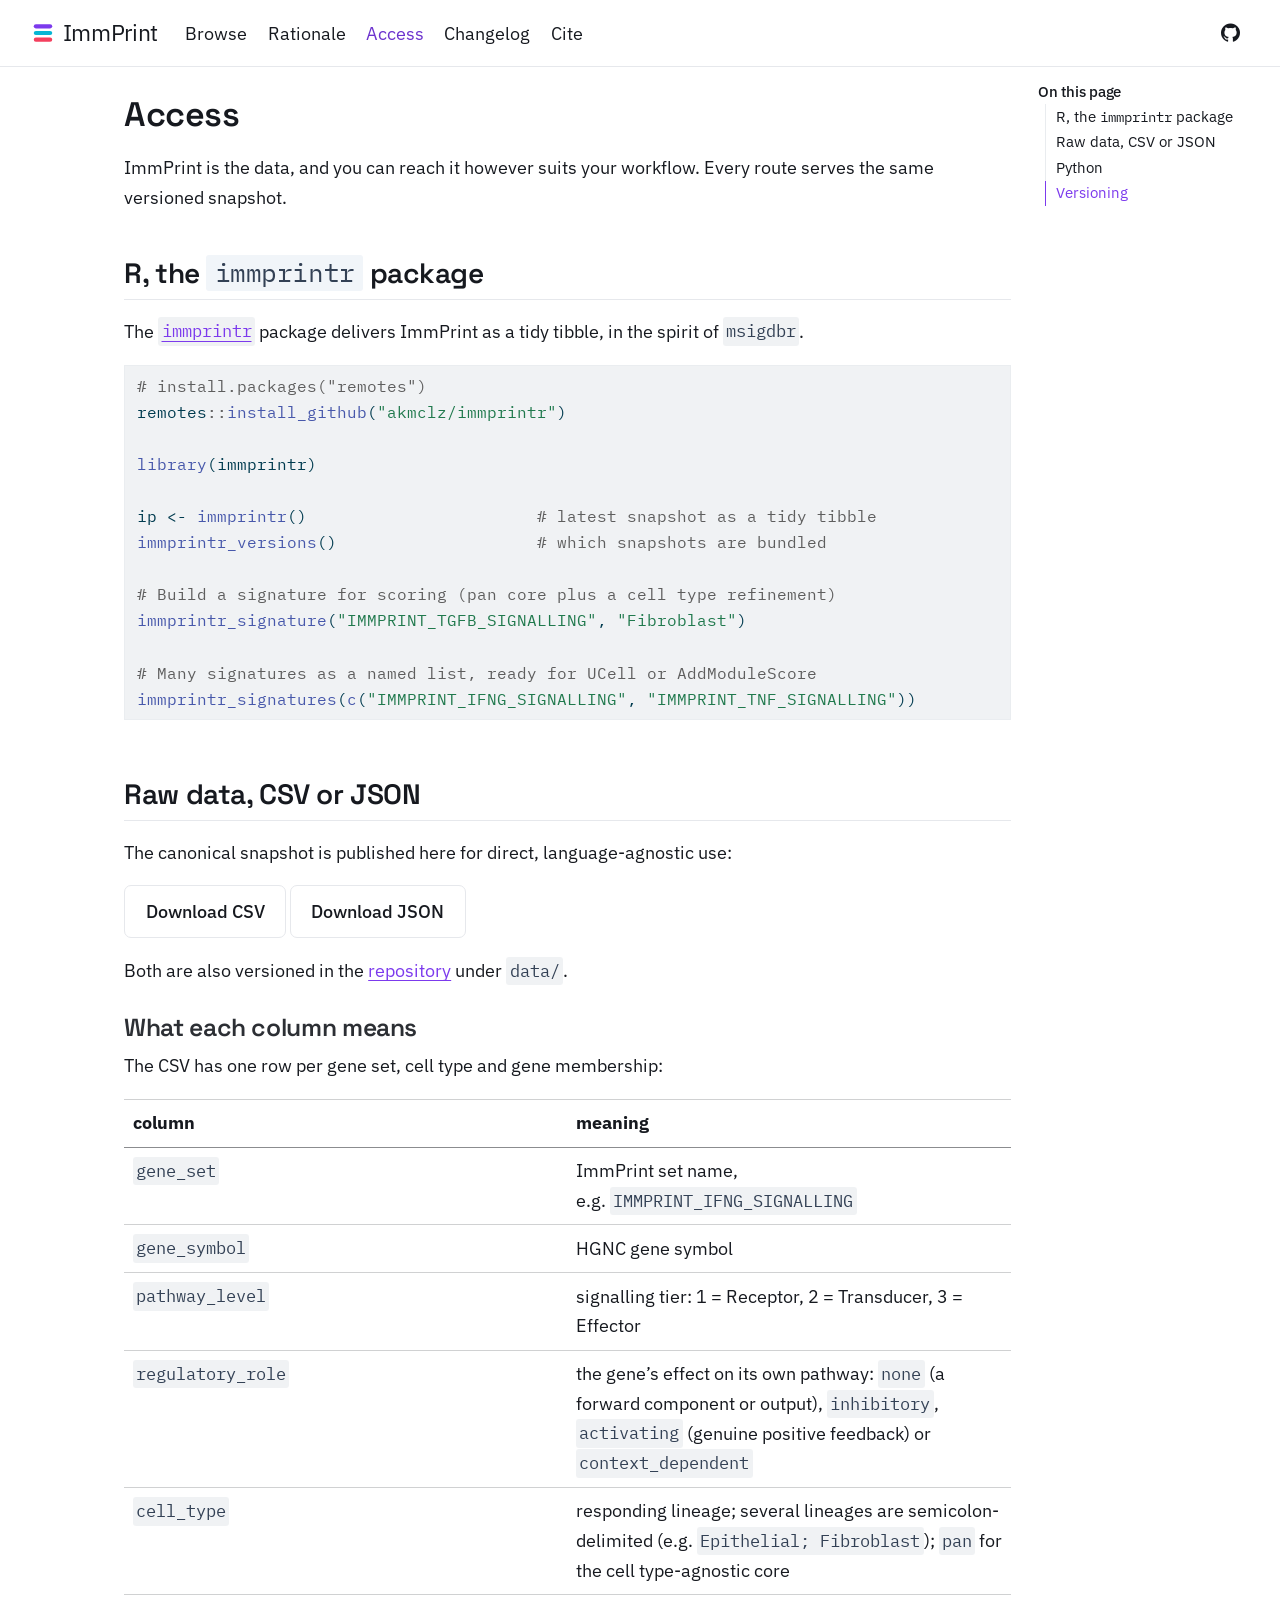
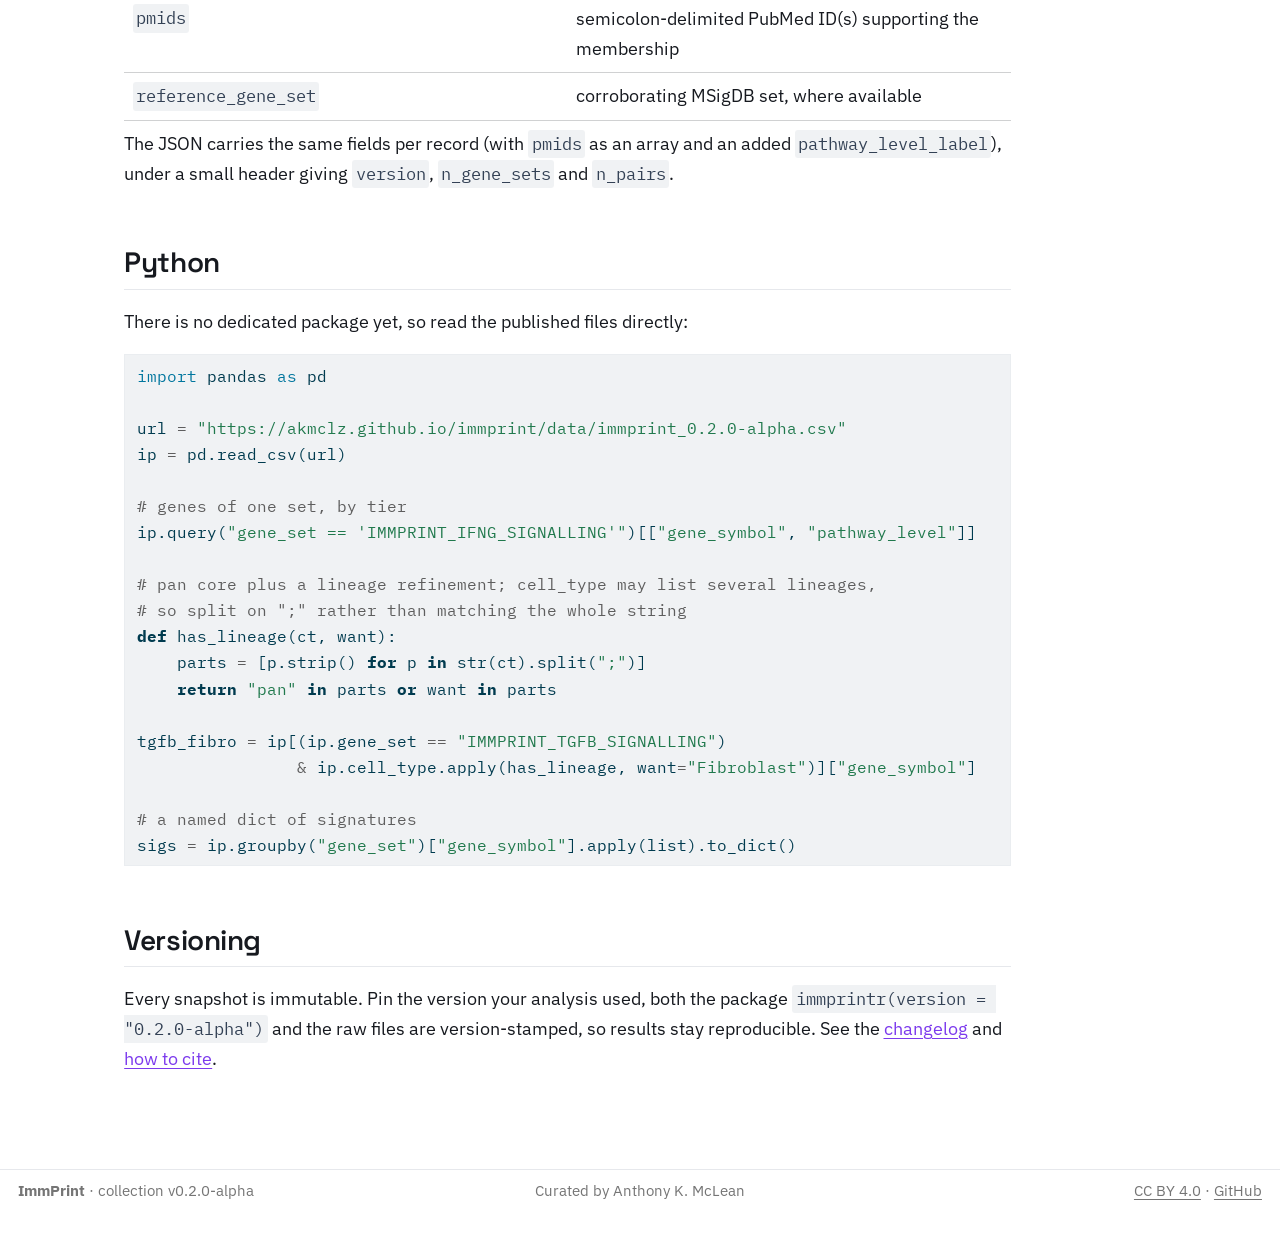
==== access.html @ 452f44f0 "Built site for gh-pages" ====
<!DOCTYPE html>
<html xmlns="http://www.w3.org/1999/xhtml" lang="en" xml:lang="en"><head>

<meta charset="utf-8">
<meta name="generator" content="quarto-1.9.38">

<meta name="viewport" content="width=device-width, initial-scale=1.0, user-scalable=yes">


<title>Access – ImmPrint</title>
<style>
/* Default styles provided by pandoc.
** See https://pandoc.org/MANUAL.html#variables-for-html for config info.
*/
code{white-space: pre-wrap;}
span.smallcaps{font-variant: small-caps;}
div.columns{display: flex; gap: min(4vw, 1.5em);}
div.column{flex: auto; overflow-x: auto;}
div.hanging-indent{margin-left: 1.5em; text-indent: -1.5em;}
ul.task-list{list-style: none;}
ul.task-list li input[type="checkbox"] {
  width: 0.8em;
  margin: 0 0.8em 0.2em -1em; /* quarto-specific, see https://github.com/quarto-dev/quarto-cli/issues/4556 */ 
  vertical-align: middle;
}
/* CSS for syntax highlighting */
html { -webkit-text-size-adjust: 100%; }
pre > code.sourceCode { white-space: pre; position: relative; }
pre > code.sourceCode > span { display: inline-block; line-height: 1.25; }
pre > code.sourceCode > span:empty { height: 1.2em; }
.sourceCode { overflow: visible; }
code.sourceCode > span { color: inherit; text-decoration: inherit; }
div.sourceCode { margin: 1em 0; }
pre.sourceCode { margin: 0; }
@media screen {
div.sourceCode { overflow: auto; }
}
@media print {
pre > code.sourceCode { white-space: pre-wrap; }
pre > code.sourceCode > span { text-indent: -5em; padding-left: 5em; }
}
pre.numberSource code
  { counter-reset: source-line 0; }
pre.numberSource code > span
  { position: relative; left: -4em; counter-increment: source-line; }
pre.numberSource code > span > a:first-child::before
  { content: counter(source-line);
    position: relative; left: -1em; text-align: right; vertical-align: baseline;
    border: none; display: inline-block;
    -webkit-touch-callout: none; -webkit-user-select: none;
    -khtml-user-select: none; -moz-user-select: none;
    -ms-user-select: none; user-select: none;
    padding: 0 4px; width: 4em;
  }
pre.numberSource { margin-left: 3em;  padding-left: 4px; }
div.sourceCode
  {   }
@media screen {
pre > code.sourceCode > span > a:first-child::before { text-decoration: underline; }
}
</style>


<script src="site_libs/quarto-nav/quarto-nav.js"></script>
<link href="./favicon.svg" rel="icon" type="image/svg+xml">
<script src="site_libs/quarto-html/quarto.js" type="module"></script>
<script src="site_libs/quarto-html/tabsets/tabsets.js" type="module"></script>
<script src="site_libs/quarto-html/popper.min.js"></script>
<script src="site_libs/quarto-html/tippy.umd.min.js"></script>
<script src="site_libs/quarto-html/anchor.min.js"></script>
<link href="site_libs/quarto-html/tippy.css" rel="stylesheet">
<link href="site_libs/quarto-html/quarto-syntax-highlighting-c11abc8cc2b203d8167704c6b3f98431.css" rel="stylesheet" id="quarto-text-highlighting-styles">
<script src="site_libs/bootstrap/bootstrap.min.js"></script>
<link href="site_libs/bootstrap/bootstrap-icons.css" rel="stylesheet">
<link href="site_libs/bootstrap/bootstrap-0b1554bef67d31e65fcadd1687eadedb.min.css" rel="stylesheet" append-hash="true" id="quarto-bootstrap" data-mode="light">
<script id="quarto-search-options" type="application/json">{
  "language": {
    "search-no-results-text": "No results",
    "search-matching-documents-text": "matching documents",
    "search-copy-link-title": "Copy link to search",
    "search-hide-matches-text": "Hide additional matches",
    "search-more-match-text": "more match in this document",
    "search-more-matches-text": "more matches in this document",
    "search-clear-button-title": "Clear",
    "search-text-placeholder": "",
    "search-detached-cancel-button-title": "Cancel",
    "search-submit-button-title": "Submit",
    "search-label": "Search"
  }
}</script>


</head>

<body class="nav-fixed quarto-light">

<div id="quarto-search-results"></div>
  <header id="quarto-header" class="headroom fixed-top">
    <nav class="navbar navbar-expand-lg " data-bs-theme="dark">
      <div class="navbar-container container-fluid">
      <div class="navbar-brand-container mx-auto">
    <a href="./index.html" class="navbar-brand navbar-brand-logo">
    <img src="./logo.svg" alt="ImmPrint" class="navbar-logo light-content">
    <img src="./logo.svg" alt="ImmPrint" class="navbar-logo dark-content">
    </a>
    <a class="navbar-brand" href="./index.html">
    <span class="navbar-title">ImmPrint</span>
    </a>
  </div>
          <button class="navbar-toggler" type="button" data-bs-toggle="collapse" data-bs-target="#navbarCollapse" aria-controls="navbarCollapse" role="menu" aria-expanded="false" aria-label="Toggle navigation" onclick="if (window.quartoToggleHeadroom) { window.quartoToggleHeadroom(); }">
  <span class="navbar-toggler-icon"></span>
</button>
          <div class="collapse navbar-collapse" id="navbarCollapse">
            <ul class="navbar-nav navbar-nav-scroll me-auto">
  <li class="nav-item">
    <a class="nav-link" href="./browse.html"> 
<span class="menu-text">Browse</span></a>
  </li>  
  <li class="nav-item">
    <a class="nav-link" href="./rationale.html"> 
<span class="menu-text">Rationale</span></a>
  </li>  
  <li class="nav-item">
    <a class="nav-link active" href="./access.html" aria-current="page"> 
<span class="menu-text">Access</span></a>
  </li>  
  <li class="nav-item">
    <a class="nav-link" href="./changelog.html"> 
<span class="menu-text">Changelog</span></a>
  </li>  
  <li class="nav-item">
    <a class="nav-link" href="./cite.html"> 
<span class="menu-text">Cite</span></a>
  </li>  
</ul>
            <ul class="navbar-nav navbar-nav-scroll ms-auto">
  <li class="nav-item compact">
    <a class="nav-link" href="https://github.com/akmclz/immprint"> <i class="bi bi-github" role="img" aria-label="GitHub repository">
</i> 
<span class="menu-text"></span></a>
  </li>  
</ul>
          </div> <!-- /navcollapse -->
            <div class="quarto-navbar-tools">
</div>
      </div> <!-- /container-fluid -->
    </nav>
</header>
<!-- content -->
<div id="quarto-content" class="quarto-container page-columns page-rows-contents page-layout-article page-navbar">
<!-- sidebar -->
<!-- margin-sidebar -->
    <div id="quarto-margin-sidebar" class="sidebar margin-sidebar">
        <nav id="TOC" role="doc-toc" class="toc-active">
    <h2 id="toc-title">On this page</h2>
   
  <ul>
  <li><a href="#r-the-immprintr-package" id="toc-r-the-immprintr-package" class="nav-link active" data-scroll-target="#r-the-immprintr-package">R, the <code>immprintr</code> package</a></li>
  <li><a href="#raw-data-csv-or-json" id="toc-raw-data-csv-or-json" class="nav-link" data-scroll-target="#raw-data-csv-or-json">Raw data, CSV or JSON</a>
  <ul class="collapse">
  <li><a href="#what-each-column-means" id="toc-what-each-column-means" class="nav-link" data-scroll-target="#what-each-column-means">What each column means</a></li>
  </ul></li>
  <li><a href="#python" id="toc-python" class="nav-link" data-scroll-target="#python">Python</a></li>
  <li><a href="#versioning" id="toc-versioning" class="nav-link" data-scroll-target="#versioning">Versioning</a></li>
  </ul>
</nav>
    </div>
<!-- main -->
<main class="content" id="quarto-document-content">

<header id="title-block-header" class="quarto-title-block default">
<div class="quarto-title">
<h1 class="title">Access</h1>
</div>



<div class="quarto-title-meta">

    
  
    
  </div>
  


</header>


<p>ImmPrint is the data, and you can reach it however suits your workflow. Every route serves the same versioned snapshot.</p>
<section id="r-the-immprintr-package" class="level2">
<h2 class="anchored" data-anchor-id="r-the-immprintr-package">R, the <code>immprintr</code> package</h2>
<p>The <a href="https://akmclz.github.io/immprintr/"><code>immprintr</code></a> package delivers ImmPrint as a tidy tibble, in the spirit of <code>msigdbr</code>.</p>
<div class="sourceCode" id="cb1"><pre class="sourceCode r"><code class="sourceCode r"><span id="cb1-1"><a href="#cb1-1" aria-hidden="true" tabindex="-1"></a><span class="co"># install.packages("remotes")</span></span>
<span id="cb1-2"><a href="#cb1-2" aria-hidden="true" tabindex="-1"></a>remotes<span class="sc">::</span><span class="fu">install_github</span>(<span class="st">"akmclz/immprintr"</span>)</span>
<span id="cb1-3"><a href="#cb1-3" aria-hidden="true" tabindex="-1"></a></span>
<span id="cb1-4"><a href="#cb1-4" aria-hidden="true" tabindex="-1"></a><span class="fu">library</span>(immprintr)</span>
<span id="cb1-5"><a href="#cb1-5" aria-hidden="true" tabindex="-1"></a></span>
<span id="cb1-6"><a href="#cb1-6" aria-hidden="true" tabindex="-1"></a>ip <span class="ot">&lt;-</span> <span class="fu">immprintr</span>()                       <span class="co"># latest snapshot as a tidy tibble</span></span>
<span id="cb1-7"><a href="#cb1-7" aria-hidden="true" tabindex="-1"></a><span class="fu">immprintr_versions</span>()                    <span class="co"># which snapshots are bundled</span></span>
<span id="cb1-8"><a href="#cb1-8" aria-hidden="true" tabindex="-1"></a></span>
<span id="cb1-9"><a href="#cb1-9" aria-hidden="true" tabindex="-1"></a><span class="co"># Build a signature for scoring (pan core plus a cell type refinement)</span></span>
<span id="cb1-10"><a href="#cb1-10" aria-hidden="true" tabindex="-1"></a><span class="fu">immprintr_signature</span>(<span class="st">"IMMPRINT_TGFB_SIGNALLING"</span>, <span class="st">"Fibroblast"</span>)</span>
<span id="cb1-11"><a href="#cb1-11" aria-hidden="true" tabindex="-1"></a></span>
<span id="cb1-12"><a href="#cb1-12" aria-hidden="true" tabindex="-1"></a><span class="co"># Many signatures as a named list, ready for UCell or AddModuleScore</span></span>
<span id="cb1-13"><a href="#cb1-13" aria-hidden="true" tabindex="-1"></a><span class="fu">immprintr_signatures</span>(<span class="fu">c</span>(<span class="st">"IMMPRINT_IFNG_SIGNALLING"</span>, <span class="st">"IMMPRINT_TNF_SIGNALLING"</span>))</span></code></pre></div>
</section>
<section id="raw-data-csv-or-json" class="level2">
<h2 class="anchored" data-anchor-id="raw-data-csv-or-json">Raw data, CSV or JSON</h2>
<p>The canonical snapshot is published here for direct, language-agnostic use:</p>
<p><a href="data/immprint_0.2.0-alpha.csv" class="btn-ghost" download="immprint_0.2.0-alpha.csv">Download CSV</a> <a href="data/immprint_0.2.0-alpha.json" class="btn-ghost" download="immprint_0.2.0-alpha.json">Download JSON</a></p>
<p>Both are also versioned in the <a href="https://github.com/akmclz/immprint">repository</a> under <code>data/</code>.</p>
<section id="what-each-column-means" class="level3">
<h3 class="anchored" data-anchor-id="what-each-column-means">What each column means</h3>
<p>The CSV has one row per gene set, cell type and gene membership:</p>
<table class="caption-top table">
<colgroup>
<col style="width: 50%">
<col style="width: 50%">
</colgroup>
<thead>
<tr class="header">
<th>column</th>
<th>meaning</th>
</tr>
</thead>
<tbody>
<tr class="odd">
<td><code>gene_set</code></td>
<td>ImmPrint set name, e.g.&nbsp;<code>IMMPRINT_IFNG_SIGNALLING</code></td>
</tr>
<tr class="even">
<td><code>gene_symbol</code></td>
<td>HGNC gene symbol</td>
</tr>
<tr class="odd">
<td><code>pathway_level</code></td>
<td>signalling tier: 1 = Receptor, 2 = Transducer, 3 = Effector</td>
</tr>
<tr class="even">
<td><code>regulatory_role</code></td>
<td>the gene’s effect on its own pathway: <code>none</code> (a forward component or output), <code>inhibitory</code>, <code>activating</code> (genuine positive feedback) or <code>context_dependent</code></td>
</tr>
<tr class="odd">
<td><code>cell_type</code></td>
<td>responding lineage; several lineages are semicolon-delimited (e.g.&nbsp;<code>Epithelial; Fibroblast</code>); <code>pan</code> for the cell type-agnostic core</td>
</tr>
<tr class="even">
<td><code>pmids</code></td>
<td>semicolon-delimited PubMed ID(s) supporting the membership</td>
</tr>
<tr class="odd">
<td><code>reference_gene_set</code></td>
<td>corroborating MSigDB set, where available</td>
</tr>
</tbody>
</table>
<p>The JSON carries the same fields per record (with <code>pmids</code> as an array and an added <code>pathway_level_label</code>), under a small header giving <code>version</code>, <code>n_gene_sets</code> and <code>n_pairs</code>.</p>
</section>
</section>
<section id="python" class="level2">
<h2 class="anchored" data-anchor-id="python">Python</h2>
<p>There is no dedicated package yet, so read the published files directly:</p>
<div class="sourceCode" id="cb2"><pre class="sourceCode python"><code class="sourceCode python"><span id="cb2-1"><a href="#cb2-1" aria-hidden="true" tabindex="-1"></a><span class="im">import</span> pandas <span class="im">as</span> pd</span>
<span id="cb2-2"><a href="#cb2-2" aria-hidden="true" tabindex="-1"></a></span>
<span id="cb2-3"><a href="#cb2-3" aria-hidden="true" tabindex="-1"></a>url <span class="op">=</span> <span class="st">"https://akmclz.github.io/immprint/data/immprint_0.2.0-alpha.csv"</span></span>
<span id="cb2-4"><a href="#cb2-4" aria-hidden="true" tabindex="-1"></a>ip <span class="op">=</span> pd.read_csv(url)</span>
<span id="cb2-5"><a href="#cb2-5" aria-hidden="true" tabindex="-1"></a></span>
<span id="cb2-6"><a href="#cb2-6" aria-hidden="true" tabindex="-1"></a><span class="co"># genes of one set, by tier</span></span>
<span id="cb2-7"><a href="#cb2-7" aria-hidden="true" tabindex="-1"></a>ip.query(<span class="st">"gene_set == 'IMMPRINT_IFNG_SIGNALLING'"</span>)[[<span class="st">"gene_symbol"</span>, <span class="st">"pathway_level"</span>]]</span>
<span id="cb2-8"><a href="#cb2-8" aria-hidden="true" tabindex="-1"></a></span>
<span id="cb2-9"><a href="#cb2-9" aria-hidden="true" tabindex="-1"></a><span class="co"># pan core plus a lineage refinement; cell_type may list several lineages,</span></span>
<span id="cb2-10"><a href="#cb2-10" aria-hidden="true" tabindex="-1"></a><span class="co"># so split on ";" rather than matching the whole string</span></span>
<span id="cb2-11"><a href="#cb2-11" aria-hidden="true" tabindex="-1"></a><span class="kw">def</span> has_lineage(ct, want):</span>
<span id="cb2-12"><a href="#cb2-12" aria-hidden="true" tabindex="-1"></a>    parts <span class="op">=</span> [p.strip() <span class="cf">for</span> p <span class="kw">in</span> <span class="bu">str</span>(ct).split(<span class="st">";"</span>)]</span>
<span id="cb2-13"><a href="#cb2-13" aria-hidden="true" tabindex="-1"></a>    <span class="cf">return</span> <span class="st">"pan"</span> <span class="kw">in</span> parts <span class="kw">or</span> want <span class="kw">in</span> parts</span>
<span id="cb2-14"><a href="#cb2-14" aria-hidden="true" tabindex="-1"></a></span>
<span id="cb2-15"><a href="#cb2-15" aria-hidden="true" tabindex="-1"></a>tgfb_fibro <span class="op">=</span> ip[(ip.gene_set <span class="op">==</span> <span class="st">"IMMPRINT_TGFB_SIGNALLING"</span>)</span>
<span id="cb2-16"><a href="#cb2-16" aria-hidden="true" tabindex="-1"></a>                <span class="op">&amp;</span> ip.cell_type.<span class="bu">apply</span>(has_lineage, want<span class="op">=</span><span class="st">"Fibroblast"</span>)][<span class="st">"gene_symbol"</span>]</span>
<span id="cb2-17"><a href="#cb2-17" aria-hidden="true" tabindex="-1"></a></span>
<span id="cb2-18"><a href="#cb2-18" aria-hidden="true" tabindex="-1"></a><span class="co"># a named dict of signatures</span></span>
<span id="cb2-19"><a href="#cb2-19" aria-hidden="true" tabindex="-1"></a>sigs <span class="op">=</span> ip.groupby(<span class="st">"gene_set"</span>)[<span class="st">"gene_symbol"</span>].<span class="bu">apply</span>(<span class="bu">list</span>).to_dict()</span></code></pre></div>
</section>
<section id="versioning" class="level2">
<h2 class="anchored" data-anchor-id="versioning">Versioning</h2>
<p>Every snapshot is immutable. Pin the version your analysis used, both the package <code>immprintr(version = "0.2.0-alpha")</code> and the raw files are version-stamped, so results stay reproducible. See the <a href="./changelog.html">changelog</a> and <a href="./cite.html">how to cite</a>.</p>


</section>

</main> <!-- /main -->
<script id="quarto-html-after-body" type="application/javascript">
  window.document.addEventListener("DOMContentLoaded", function (event) {
    const icon = "";
    const anchorJS = new window.AnchorJS();
    anchorJS.options = {
      placement: 'right',
      icon: icon
    };
    anchorJS.add('.anchored');
      var localhostRegex = new RegExp(/^(?:http|https):\/\/localhost\:?[0-9]*\//);
      var mailtoRegex = new RegExp(/^mailto:/);
        var filterRegex = new RegExp("https:\/\/akmclz\.github\.io\/immprint");
      var isInternal = (href) => {
          return filterRegex.test(href) || localhostRegex.test(href) || mailtoRegex.test(href);
      }
      // Inspect non-navigation links and adorn them if external
     var links = window.document.querySelectorAll('a[href]:not(.nav-link):not(.navbar-brand):not(.toc-action):not(.sidebar-link):not(.sidebar-item-toggle):not(.pagination-link):not(.no-external):not([aria-hidden]):not(.dropdown-item):not(.quarto-navigation-tool):not(.about-link)');
      for (var i=0; i<links.length; i++) {
        const link = links[i];
        if (!isInternal(link.href)) {
          // undo the damage that might have been done by quarto-nav.js in the case of
          // links that we want to consider external
          if (link.dataset.originalHref !== undefined) {
            link.href = link.dataset.originalHref;
          }
            // target, if specified
            link.setAttribute("target", "_blank");
            if (link.getAttribute("rel") === null) {
              link.setAttribute("rel", "noopener");
            }
        }
      }
    function tippyHover(el, contentFn, onTriggerFn, onUntriggerFn) {
      const config = {
        allowHTML: true,
        maxWidth: 500,
        delay: 100,
        arrow: false,
        appendTo: function(el) {
            return el.parentElement;
        },
        interactive: true,
        interactiveBorder: 10,
        theme: 'quarto',
        placement: 'bottom-start',
      };
      if (contentFn) {
        config.content = contentFn;
      }
      if (onTriggerFn) {
        config.onTrigger = onTriggerFn;
      }
      if (onUntriggerFn) {
        config.onUntrigger = onUntriggerFn;
      }
      window.tippy(el, config); 
    }
    const noterefs = window.document.querySelectorAll('a[role="doc-noteref"]');
    for (var i=0; i<noterefs.length; i++) {
      const ref = noterefs[i];
      tippyHover(ref, function() {
        // use id or data attribute instead here
        let href = ref.getAttribute('data-footnote-href') || ref.getAttribute('href');
        try { href = new URL(href).hash; } catch {}
        const id = href.replace(/^#\/?/, "");
        const note = window.document.getElementById(id);
        if (note) {
          return note.innerHTML;
        } else {
          return "";
        }
      });
    }
    const xrefs = window.document.querySelectorAll('a.quarto-xref');
    const processXRef = (id, note) => {
      // Strip column container classes
      const stripColumnClz = (el) => {
        el.classList.remove("page-full", "page-columns");
        if (el.children) {
          for (const child of el.children) {
            stripColumnClz(child);
          }
        }
      }
      stripColumnClz(note)
      if (id === null || id.startsWith('sec-')) {
        // Special case sections, only their first couple elements
        const container = document.createElement("div");
        if (note.children && note.children.length > 2) {
          container.appendChild(note.children[0].cloneNode(true));
          for (let i = 1; i < note.children.length; i++) {
            const child = note.children[i];
            if (child.tagName === "P" && child.innerText === "") {
              continue;
            } else {
              container.appendChild(child.cloneNode(true));
              break;
            }
          }
          if (window.Quarto?.typesetMath) {
            window.Quarto.typesetMath(container);
          }
          return container.innerHTML
        } else {
          if (window.Quarto?.typesetMath) {
            window.Quarto.typesetMath(note);
          }
          return note.innerHTML;
        }
      } else {
        // Remove any anchor links if they are present
        const anchorLink = note.querySelector('a.anchorjs-link');
        if (anchorLink) {
          anchorLink.remove();
        }
        if (window.Quarto?.typesetMath) {
          window.Quarto.typesetMath(note);
        }
        if (note.classList.contains("callout")) {
          return note.outerHTML;
        } else {
          return note.innerHTML;
        }
      }
    }
    for (var i=0; i<xrefs.length; i++) {
      const xref = xrefs[i];
      tippyHover(xref, undefined, function(instance) {
        instance.disable();
        let url = xref.getAttribute('href');
        let hash = undefined; 
        if (url.startsWith('#')) {
          hash = url;
        } else {
          try { hash = new URL(url).hash; } catch {}
        }
        if (hash) {
          const id = hash.replace(/^#\/?/, "");
          const note = window.document.getElementById(id);
          if (note !== null) {
            try {
              const html = processXRef(id, note.cloneNode(true));
              instance.setContent(html);
            } finally {
              instance.enable();
              instance.show();
            }
          } else {
            // See if we can fetch this
            fetch(url.split('#')[0])
            .then(res => res.text())
            .then(html => {
              const parser = new DOMParser();
              const htmlDoc = parser.parseFromString(html, "text/html");
              const note = htmlDoc.getElementById(id);
              if (note !== null) {
                const html = processXRef(id, note);
                instance.setContent(html);
              } 
            }).finally(() => {
              instance.enable();
              instance.show();
            });
          }
        } else {
          // See if we can fetch a full url (with no hash to target)
          // This is a special case and we should probably do some content thinning / targeting
          fetch(url)
          .then(res => res.text())
          .then(html => {
            const parser = new DOMParser();
            const htmlDoc = parser.parseFromString(html, "text/html");
            const note = htmlDoc.querySelector('main.content');
            if (note !== null) {
              // This should only happen for chapter cross references
              // (since there is no id in the URL)
              // remove the first header
              if (note.children.length > 0 && note.children[0].tagName === "HEADER") {
                note.children[0].remove();
              }
              const html = processXRef(null, note);
              instance.setContent(html);
            } 
          }).finally(() => {
            instance.enable();
            instance.show();
          });
        }
      }, function(instance) {
      });
    }
        let selectedAnnoteEl;
        const selectorForAnnotation = ( cell, annotation) => {
          let cellAttr = 'data-code-cell="' + cell + '"';
          let lineAttr = 'data-code-annotation="' +  annotation + '"';
          const selector = 'span[' + cellAttr + '][' + lineAttr + ']';
          return selector;
        }
        const selectCodeLines = (annoteEl) => {
          const doc = window.document;
          const targetCell = annoteEl.getAttribute("data-target-cell");
          const targetAnnotation = annoteEl.getAttribute("data-target-annotation");
          const annoteSpan = window.document.querySelector(selectorForAnnotation(targetCell, targetAnnotation));
          const lines = annoteSpan.getAttribute("data-code-lines").split(",");
          const lineIds = lines.map((line) => {
            return targetCell + "-" + line;
          })
          let top = null;
          let height = null;
          let parent = null;
          if (lineIds.length > 0) {
              //compute the position of the single el (top and bottom and make a div)
              const el = window.document.getElementById(lineIds[0]);
              top = el.offsetTop;
              height = el.offsetHeight;
              parent = el.parentElement.parentElement;
            if (lineIds.length > 1) {
              const lastEl = window.document.getElementById(lineIds[lineIds.length - 1]);
              const bottom = lastEl.offsetTop + lastEl.offsetHeight;
              height = bottom - top;
            }
            if (top !== null && height !== null && parent !== null) {
              // cook up a div (if necessary) and position it 
              let div = window.document.getElementById("code-annotation-line-highlight");
              if (div === null) {
                div = window.document.createElement("div");
                div.setAttribute("id", "code-annotation-line-highlight");
                div.style.position = 'absolute';
                parent.appendChild(div);
              }
              div.style.top = top - 2 + "px";
              div.style.height = height + 4 + "px";
              div.style.left = 0;
              let gutterDiv = window.document.getElementById("code-annotation-line-highlight-gutter");
              if (gutterDiv === null) {
                gutterDiv = window.document.createElement("div");
                gutterDiv.setAttribute("id", "code-annotation-line-highlight-gutter");
                gutterDiv.style.position = 'absolute';
                const codeCell = window.document.getElementById(targetCell);
                const gutter = codeCell.querySelector('.code-annotation-gutter');
                gutter.appendChild(gutterDiv);
              }
              gutterDiv.style.top = top - 2 + "px";
              gutterDiv.style.height = height + 4 + "px";
            }
            selectedAnnoteEl = annoteEl;
          }
        };
        const unselectCodeLines = () => {
          const elementsIds = ["code-annotation-line-highlight", "code-annotation-line-highlight-gutter"];
          elementsIds.forEach((elId) => {
            const div = window.document.getElementById(elId);
            if (div) {
              div.remove();
            }
          });
          selectedAnnoteEl = undefined;
        };
          // Handle positioning of the toggle
      window.addEventListener(
        "resize",
        throttle(() => {
          elRect = undefined;
          if (selectedAnnoteEl) {
            selectCodeLines(selectedAnnoteEl);
          }
        }, 10)
      );
      function throttle(fn, ms) {
      let throttle = false;
      let timer;
        return (...args) => {
          if(!throttle) { // first call gets through
              fn.apply(this, args);
              throttle = true;
          } else { // all the others get throttled
              if(timer) clearTimeout(timer); // cancel #2
              timer = setTimeout(() => {
                fn.apply(this, args);
                timer = throttle = false;
              }, ms);
          }
        };
      }
        // Attach click handler to the DT
        const annoteDls = window.document.querySelectorAll('dt[data-target-cell]');
        for (const annoteDlNode of annoteDls) {
          annoteDlNode.addEventListener('click', (event) => {
            const clickedEl = event.target;
            if (clickedEl !== selectedAnnoteEl) {
              unselectCodeLines();
              const activeEl = window.document.querySelector('dt[data-target-cell].code-annotation-active');
              if (activeEl) {
                activeEl.classList.remove('code-annotation-active');
              }
              selectCodeLines(clickedEl);
              clickedEl.classList.add('code-annotation-active');
            } else {
              // Unselect the line
              unselectCodeLines();
              clickedEl.classList.remove('code-annotation-active');
            }
          });
        }
    const findCites = (el) => {
      const parentEl = el.parentElement;
      if (parentEl) {
        const cites = parentEl.dataset.cites;
        if (cites) {
          return {
            el,
            cites: cites.split(' ')
          };
        } else {
          return findCites(el.parentElement)
        }
      } else {
        return undefined;
      }
    };
    var bibliorefs = window.document.querySelectorAll('a[role="doc-biblioref"]');
    for (var i=0; i<bibliorefs.length; i++) {
      const ref = bibliorefs[i];
      const citeInfo = findCites(ref);
      if (citeInfo) {
        tippyHover(citeInfo.el, function() {
          var popup = window.document.createElement('div');
          citeInfo.cites.forEach(function(cite) {
            var citeDiv = window.document.createElement('div');
            citeDiv.classList.add('hanging-indent');
            citeDiv.classList.add('csl-entry');
            var biblioDiv = window.document.getElementById('ref-' + cite);
            if (biblioDiv) {
              citeDiv.innerHTML = biblioDiv.innerHTML;
            }
            popup.appendChild(citeDiv);
          });
          return popup.innerHTML;
        });
      }
    }
  });
  </script>
</div> <!-- /content -->
<footer class="footer">
  <div class="nav-footer">
    <div class="nav-footer-left">
<p><strong>ImmPrint</strong> · collection v0.2.0-alpha</p>
</div>   
    <div class="nav-footer-center">
<p>Curated by Anthony K. McLean</p>
</div>
    <div class="nav-footer-right">
<p><a href="LICENSE">CC&nbsp;BY&nbsp;4.0</a> · <a href="https://github.com/akmclz/immprint">GitHub</a></p>
</div>
  </div>
</footer>




</body></html>
---- site_libs/quarto-html/tippy.css ----
.tippy-box[data-animation=fade][data-state=hidden]{opacity:0}[data-tippy-root]{max-width:calc(100vw - 10px)}.tippy-box{position:relative;background-color:#333;color:#fff;border-radius:4px;font-size:14px;line-height:1.4;white-space:normal;outline:0;transition-property:transform,visibility,opacity}.tippy-box[data-placement^=top]>.tippy-arrow{bottom:0}.tippy-box[data-placement^=top]>.tippy-arrow:before{bottom:-7px;left:0;border-width:8px 8px 0;border-top-color:initial;transform-origin:center top}.tippy-box[data-placement^=bottom]>.tippy-arrow{top:0}.tippy-box[data-placement^=bottom]>.tippy-arrow:before{top:-7px;left:0;border-width:0 8px 8px;border-bottom-color:initial;transform-origin:center bottom}.tippy-box[data-placement^=left]>.tippy-arrow{right:0}.tippy-box[data-placement^=left]>.tippy-arrow:before{border-width:8px 0 8px 8px;border-left-color:initial;right:-7px;transform-origin:center left}.tippy-box[data-placement^=right]>.tippy-arrow{left:0}.tippy-box[data-placement^=right]>.tippy-arrow:before{left:-7px;border-width:8px 8px 8px 0;border-right-color:initial;transform-origin:center right}.tippy-box[data-inertia][data-state=visible]{transition-timing-function:cubic-bezier(.54,1.5,.38,1.11)}.tippy-arrow{width:16px;height:16px;color:#333}.tippy-arrow:before{content:"";position:absolute;border-color:transparent;border-style:solid}.tippy-content{position:relative;padding:5px 9px;z-index:1}
---- site_libs/quarto-html/quarto-syntax-highlighting-c11abc8cc2b203d8167704c6b3f98431.css ----
/* quarto syntax highlight colors */
:root {
  --quarto-hl-ot-color: #003B4F;
  --quarto-hl-at-color: #657422;
  --quarto-hl-ss-color: #20794D;
  --quarto-hl-an-color: #5E5E5E;
  --quarto-hl-fu-color: #4758AB;
  --quarto-hl-st-color: #20794D;
  --quarto-hl-cf-color: #003B4F;
  --quarto-hl-op-color: #5E5E5E;
  --quarto-hl-er-color: #AD0000;
  --quarto-hl-bn-color: #AD0000;
  --quarto-hl-al-color: #AD0000;
  --quarto-hl-va-color: #111111;
  --quarto-hl-bu-color: inherit;
  --quarto-hl-ex-color: inherit;
  --quarto-hl-pp-color: #AD0000;
  --quarto-hl-in-color: #5E5E5E;
  --quarto-hl-vs-color: #20794D;
  --quarto-hl-wa-color: #5E5E5E;
  --quarto-hl-do-color: #5E5E5E;
  --quarto-hl-im-color: #00769E;
  --quarto-hl-ch-color: #20794D;
  --quarto-hl-dt-color: #AD0000;
  --quarto-hl-fl-color: #AD0000;
  --quarto-hl-co-color: #5E5E5E;
  --quarto-hl-cv-color: #5E5E5E;
  --quarto-hl-cn-color: #8f5902;
  --quarto-hl-sc-color: #5E5E5E;
  --quarto-hl-dv-color: #AD0000;
  --quarto-hl-kw-color: #003B4F;
}

/* other quarto variables */
:root {
  --quarto-font-monospace: "IBM Plex Mono", ui-monospace, monospace;
}

/* syntax highlight based on Pandoc's rules */
pre > code.sourceCode > span {
  color: #003B4F;
}

code.sourceCode > span {
  color: #003B4F;
}

div.sourceCode,
div.sourceCode pre.sourceCode {
  color: #003B4F;
}

/* Normal */
code span {
  color: #003B4F;
}

/* Alert */
code span.al {
  color: #AD0000;
  font-style: inherit;
}

/* Annotation */
code span.an {
  color: #5E5E5E;
  font-style: inherit;
}

/* Attribute */
code span.at {
  color: #657422;
  font-style: inherit;
}

/* BaseN */
code span.bn {
  color: #AD0000;
  font-style: inherit;
}

/* BuiltIn */
code span.bu {
  font-style: inherit;
}

/* ControlFlow */
code span.cf {
  color: #003B4F;
  font-weight: bold;
  font-style: inherit;
}

/* Char */
code span.ch {
  color: #20794D;
  font-style: inherit;
}

/* Constant */
code span.cn {
  color: #8f5902;
  font-style: inherit;
}

/* Comment */
code span.co {
  color: #5E5E5E;
  font-style: inherit;
}

/* CommentVar */
code span.cv {
  color: #5E5E5E;
  font-style: italic;
}

/* Documentation */
code span.do {
  color: #5E5E5E;
  font-style: italic;
}

/* DataType */
code span.dt {
  color: #AD0000;
  font-style: inherit;
}

/* DecVal */
code span.dv {
  color: #AD0000;
  font-style: inherit;
}

/* Error */
code span.er {
  color: #AD0000;
  font-style: inherit;
}

/* Extension */
code span.ex {
  font-style: inherit;
}

/* Float */
code span.fl {
  color: #AD0000;
  font-style: inherit;
}

/* Function */
code span.fu {
  color: #4758AB;
  font-style: inherit;
}

/* Import */
code span.im {
  color: #00769E;
  font-style: inherit;
}

/* Information */
code span.in {
  color: #5E5E5E;
  font-style: inherit;
}

/* Keyword */
code span.kw {
  color: #003B4F;
  font-weight: bold;
  font-style: inherit;
}

/* Operator */
code span.op {
  color: #5E5E5E;
  font-style: inherit;
}

/* Other */
code span.ot {
  color: #003B4F;
  font-style: inherit;
}

/* Preprocessor */
code span.pp {
  color: #AD0000;
  font-style: inherit;
}

/* SpecialChar */
code span.sc {
  color: #5E5E5E;
  font-style: inherit;
}

/* SpecialString */
code span.ss {
  color: #20794D;
  font-style: inherit;
}

/* String */
code span.st {
  color: #20794D;
  font-style: inherit;
}

/* Variable */
code span.va {
  color: #111111;
  font-style: inherit;
}

/* VerbatimString */
code span.vs {
  color: #20794D;
  font-style: inherit;
}

/* Warning */
code span.wa {
  color: #5E5E5E;
  font-style: italic;
}

.prevent-inlining {
  content: "</";
}

/*# sourceMappingURL=21d9c009a969590955d3a3d97e982446.css.map */
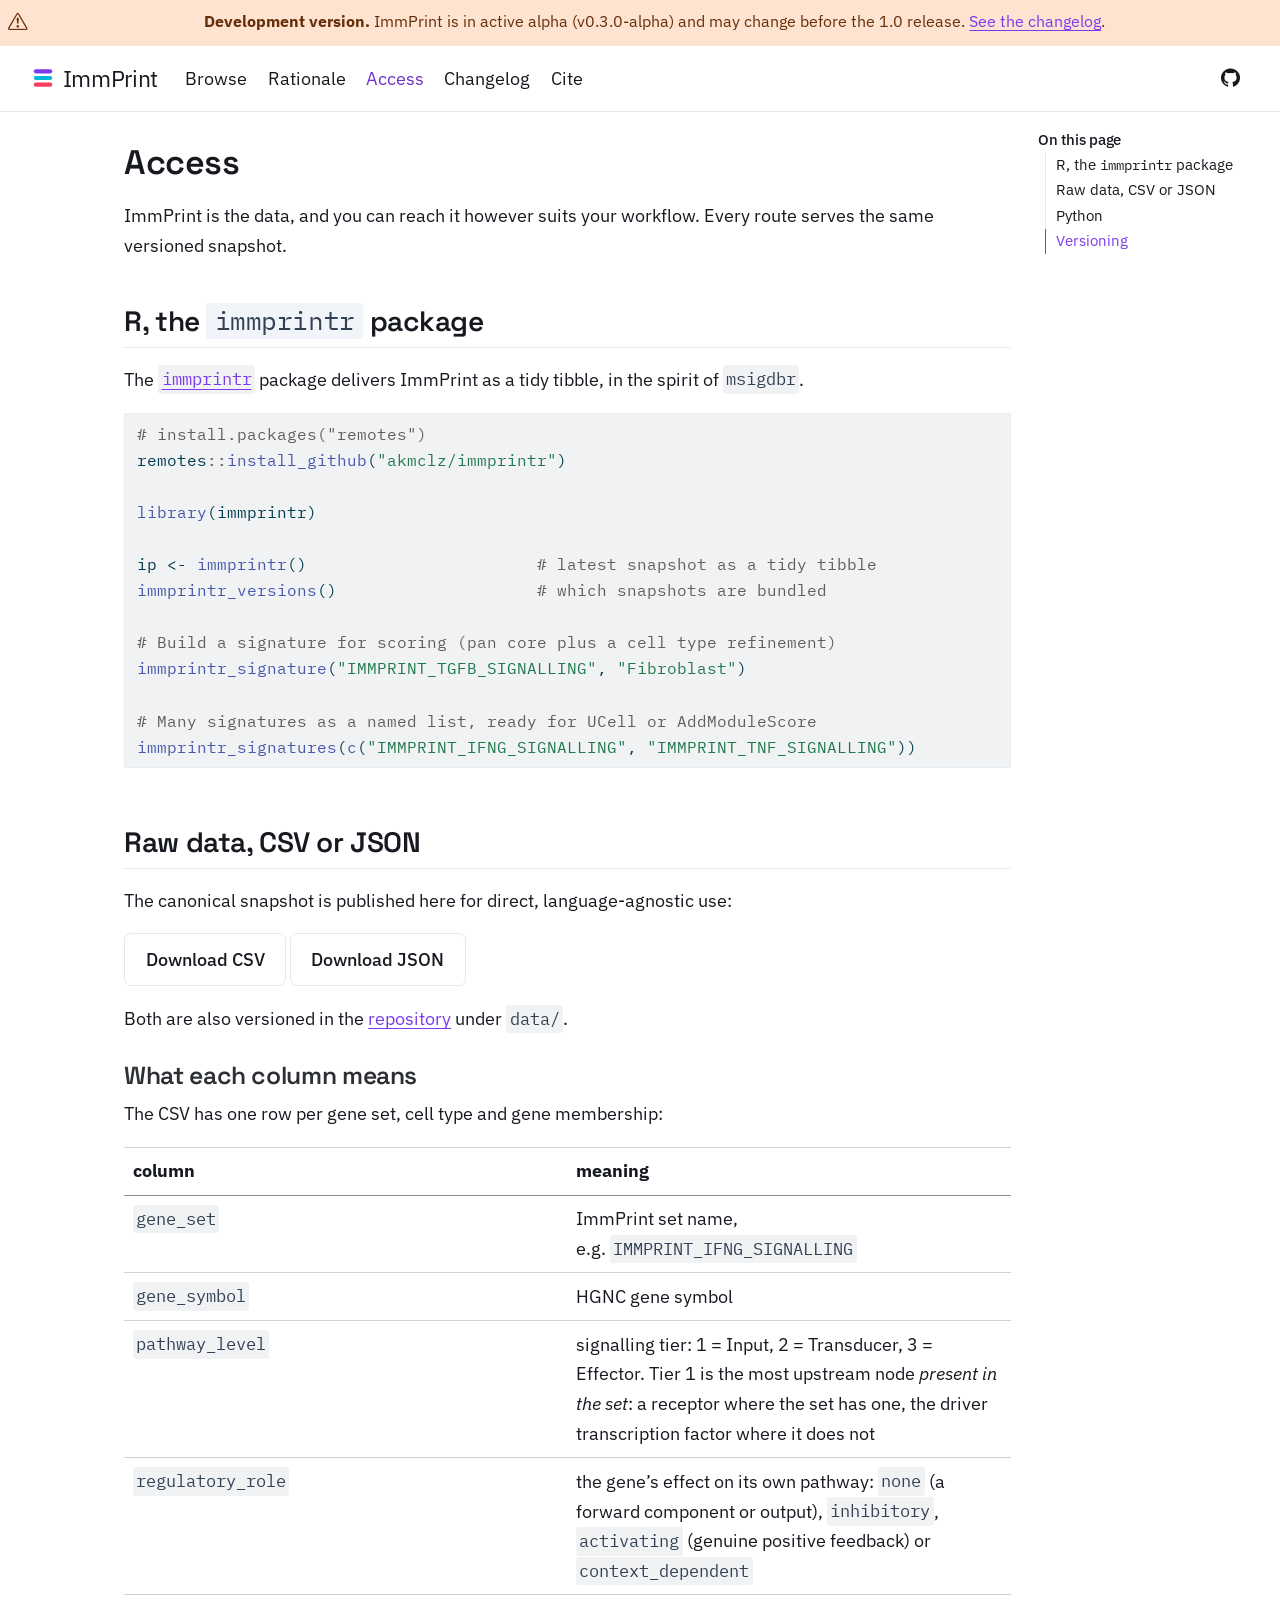
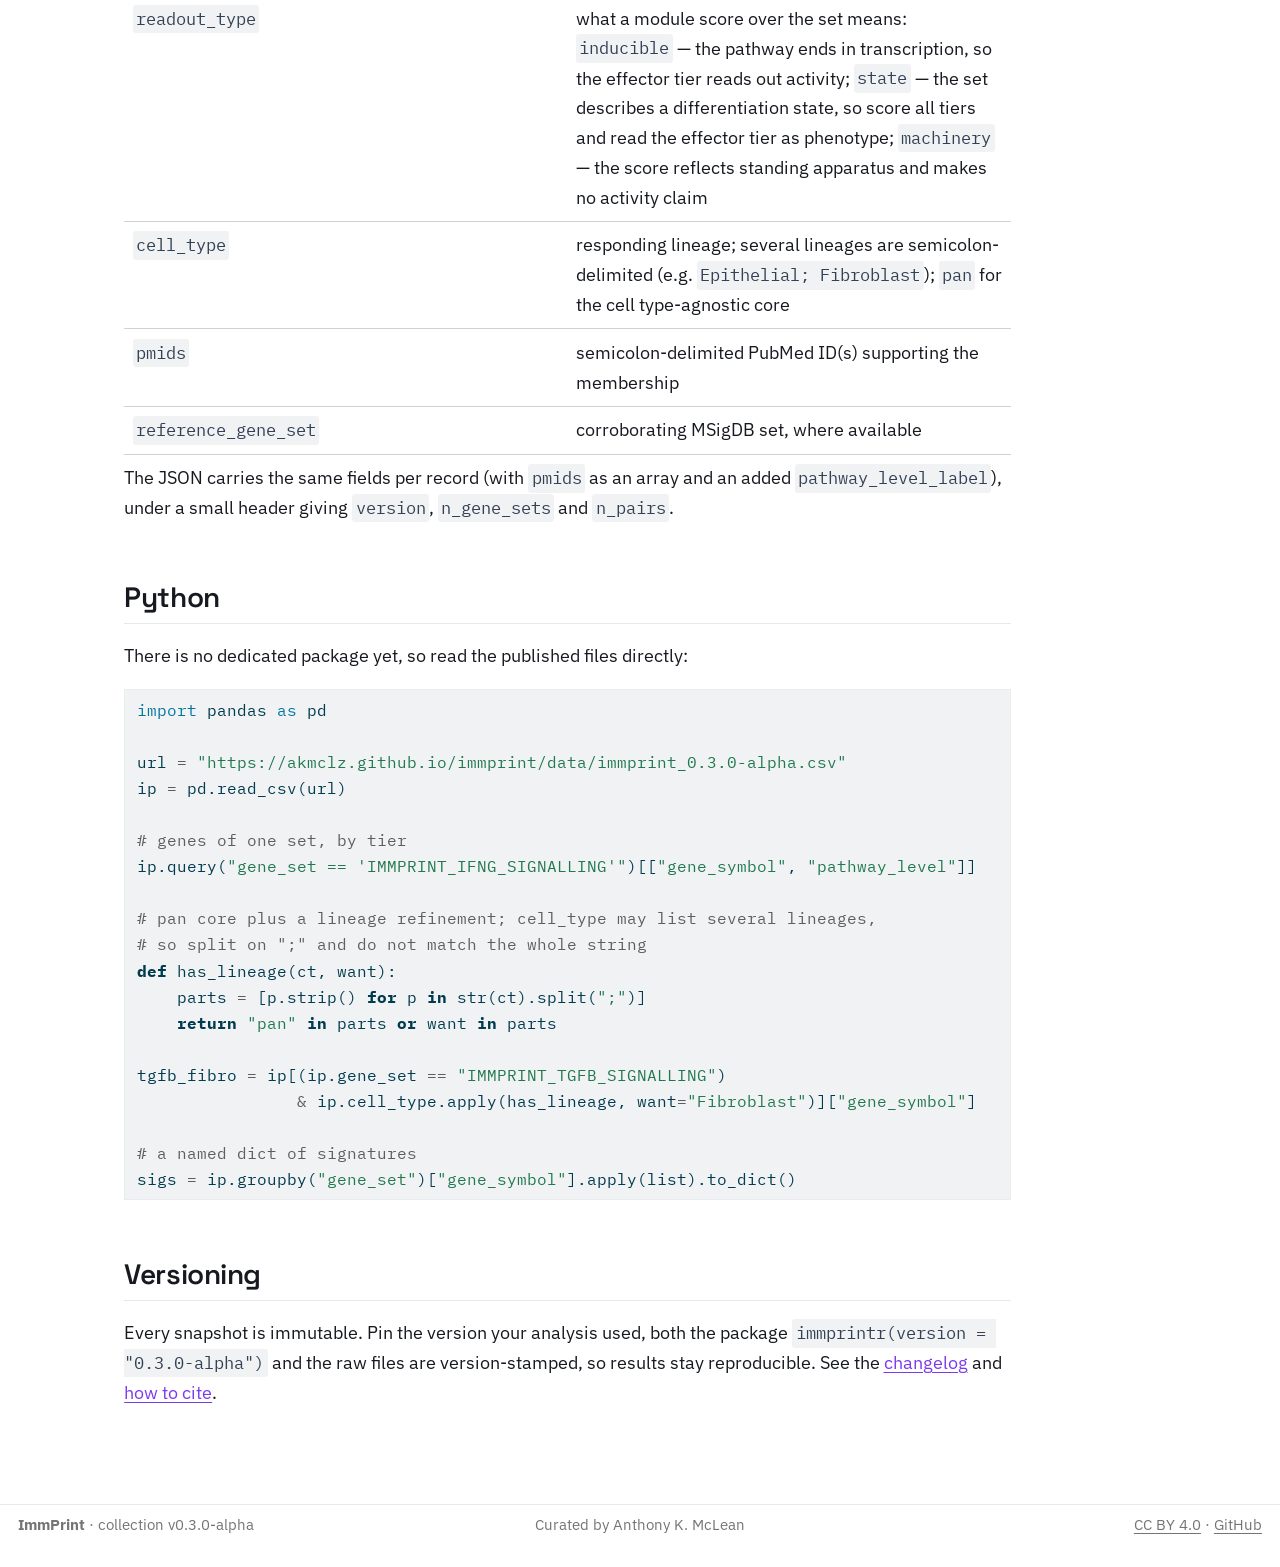
==== commit 123f9054: "Built site for gh-pages" ====
--- a/access.html
+++ b/access.html
@@ -2,7 +2,7 @@
 <html xmlns="http://www.w3.org/1999/xhtml" lang="en" xml:lang="en"><head>
 
 <meta charset="utf-8">
-<meta name="generator" content="quarto-1.9.38">
+<meta name="generator" content="quarto-1.10.18">
 
 <meta name="viewport" content="width=device-width, initial-scale=1.0, user-scalable=yes">
 
@@ -12,10 +12,13 @@
 /* Default styles provided by pandoc.
 ** See https://pandoc.org/MANUAL.html#variables-for-html for config info.
 */
-code{white-space: pre-wrap;}
 span.smallcaps{font-variant: small-caps;}
-div.columns{display: flex; gap: min(4vw, 1.5em);}
-div.column{flex: auto; overflow-x: auto;}
+div.columns{display: flex; gap: 1.5em;}
+div.column{flex: auto;}
+@media screen {
+div.columns{gap: min(4vw, 1.5em);}
+div.column{overflow-x: auto;}
+}
 div.hanging-indent{margin-left: 1.5em; text-indent: -1.5em;}
 ul.task-list{list-style: none;}
 ul.task-list li input[type="checkbox"] {
@@ -69,10 +72,10 @@
 <script src="site_libs/quarto-html/tippy.umd.min.js"></script>
 <script src="site_libs/quarto-html/anchor.min.js"></script>
 <link href="site_libs/quarto-html/tippy.css" rel="stylesheet">
-<link href="site_libs/quarto-html/quarto-syntax-highlighting-c11abc8cc2b203d8167704c6b3f98431.css" rel="stylesheet" id="quarto-text-highlighting-styles">
+<link href="site_libs/quarto-html/quarto-syntax-highlighting-5ece0e4a5ffbf02e28d4d657a8c77456.css" rel="stylesheet" id="quarto-text-highlighting-styles">
 <script src="site_libs/bootstrap/bootstrap.min.js"></script>
 <link href="site_libs/bootstrap/bootstrap-icons.css" rel="stylesheet">
-<link href="site_libs/bootstrap/bootstrap-0b1554bef67d31e65fcadd1687eadedb.min.css" rel="stylesheet" append-hash="true" id="quarto-bootstrap" data-mode="light">
+<link href="site_libs/bootstrap/bootstrap-fba406f166bc86d4fa44a74b1a697286.min.css" rel="stylesheet" append-hash="true" id="quarto-bootstrap" data-mode="light">
 <script id="quarto-search-options" type="application/json">{
   "language": {
     "search-no-results-text": "No results",
@@ -88,6 +91,7 @@
     "search-label": "Search"
   }
 }</script>
+<meta name="google-site-verification" content="FEXLAwNF8lR6wO5DDef8Wh0jojlKTkvLRAhS2tDvxJM">
 
 
 </head>
@@ -96,6 +100,9 @@
 
 <div id="quarto-search-results"></div>
   <header id="quarto-header" class="headroom fixed-top">
+    <div id="quarto-announcement" data-announcement-id="a3d54cd1435547b9a1265c781d0f8e81" class="alert alert-warning hidden"><i class="bi bi-exclamation-triangle quarto-announcement-icon"></i><div class="quarto-announcement-content">
+<p><strong>Development version.</strong> ImmPrint is in active alpha (v0.3.0-alpha) and may change before the 1.0 release. <a href="changelog.html">See the changelog</a>.</p>
+</div></div>
     <nav class="navbar navbar-expand-lg " data-bs-theme="dark">
       <div class="navbar-container container-fluid">
       <div class="navbar-brand-container mx-auto">
@@ -208,7 +215,7 @@
 <section id="raw-data-csv-or-json" class="level2">
 <h2 class="anchored" data-anchor-id="raw-data-csv-or-json">Raw data, CSV or JSON</h2>
 <p>The canonical snapshot is published here for direct, language-agnostic use:</p>
-<p><a href="data/immprint_0.2.0-alpha.csv" class="btn-ghost" download="immprint_0.2.0-alpha.csv">Download CSV</a> <a href="data/immprint_0.2.0-alpha.json" class="btn-ghost" download="immprint_0.2.0-alpha.json">Download JSON</a></p>
+<p><a href="data/immprint_0.3.0-alpha.csv" class="btn-ghost" download="immprint_0.3.0-alpha.csv">Download CSV</a> <a href="data/immprint_0.3.0-alpha.json" class="btn-ghost" download="immprint_0.3.0-alpha.json">Download JSON</a></p>
 <p>Both are also versioned in the <a href="https://github.com/akmclz/immprint">repository</a> under <code>data/</code>.</p>
 <section id="what-each-column-means" class="level3">
 <h3 class="anchored" data-anchor-id="what-each-column-means">What each column means</h3>
@@ -235,21 +242,25 @@
 </tr>
 <tr class="odd">
 <td><code>pathway_level</code></td>
-<td>signalling tier: 1 = Receptor, 2 = Transducer, 3 = Effector</td>
+<td>signalling tier: 1 = Input, 2 = Transducer, 3 = Effector. Tier 1 is the most upstream node <em>present in the set</em>: a receptor where the set has one, the driver transcription factor where it does not</td>
 </tr>
 <tr class="even">
 <td><code>regulatory_role</code></td>
 <td>the gene’s effect on its own pathway: <code>none</code> (a forward component or output), <code>inhibitory</code>, <code>activating</code> (genuine positive feedback) or <code>context_dependent</code></td>
 </tr>
 <tr class="odd">
+<td><code>readout_type</code></td>
+<td>what a module score over the set means: <code>inducible</code> — the pathway ends in transcription, so the effector tier reads out activity; <code>state</code> — the set describes a differentiation state, so score all tiers and read the effector tier as phenotype; <code>machinery</code> — the score reflects standing apparatus and makes no activity claim</td>
+</tr>
+<tr class="even">
 <td><code>cell_type</code></td>
 <td>responding lineage; several lineages are semicolon-delimited (e.g.&nbsp;<code>Epithelial; Fibroblast</code>); <code>pan</code> for the cell type-agnostic core</td>
 </tr>
-<tr class="even">
+<tr class="odd">
 <td><code>pmids</code></td>
 <td>semicolon-delimited PubMed ID(s) supporting the membership</td>
 </tr>
-<tr class="odd">
+<tr class="even">
 <td><code>reference_gene_set</code></td>
 <td>corroborating MSigDB set, where available</td>
 </tr>
@@ -263,14 +274,14 @@
 <p>There is no dedicated package yet, so read the published files directly:</p>
 <div class="sourceCode" id="cb2"><pre class="sourceCode python"><code class="sourceCode python"><span id="cb2-1"><a href="#cb2-1" aria-hidden="true" tabindex="-1"></a><span class="im">import</span> pandas <span class="im">as</span> pd</span>
 <span id="cb2-2"><a href="#cb2-2" aria-hidden="true" tabindex="-1"></a></span>
-<span id="cb2-3"><a href="#cb2-3" aria-hidden="true" tabindex="-1"></a>url <span class="op">=</span> <span class="st">"https://akmclz.github.io/immprint/data/immprint_0.2.0-alpha.csv"</span></span>
+<span id="cb2-3"><a href="#cb2-3" aria-hidden="true" tabindex="-1"></a>url <span class="op">=</span> <span class="st">"https://akmclz.github.io/immprint/data/immprint_0.3.0-alpha.csv"</span></span>
 <span id="cb2-4"><a href="#cb2-4" aria-hidden="true" tabindex="-1"></a>ip <span class="op">=</span> pd.read_csv(url)</span>
 <span id="cb2-5"><a href="#cb2-5" aria-hidden="true" tabindex="-1"></a></span>
 <span id="cb2-6"><a href="#cb2-6" aria-hidden="true" tabindex="-1"></a><span class="co"># genes of one set, by tier</span></span>
 <span id="cb2-7"><a href="#cb2-7" aria-hidden="true" tabindex="-1"></a>ip.query(<span class="st">"gene_set == 'IMMPRINT_IFNG_SIGNALLING'"</span>)[[<span class="st">"gene_symbol"</span>, <span class="st">"pathway_level"</span>]]</span>
 <span id="cb2-8"><a href="#cb2-8" aria-hidden="true" tabindex="-1"></a></span>
 <span id="cb2-9"><a href="#cb2-9" aria-hidden="true" tabindex="-1"></a><span class="co"># pan core plus a lineage refinement; cell_type may list several lineages,</span></span>
-<span id="cb2-10"><a href="#cb2-10" aria-hidden="true" tabindex="-1"></a><span class="co"># so split on ";" rather than matching the whole string</span></span>
+<span id="cb2-10"><a href="#cb2-10" aria-hidden="true" tabindex="-1"></a><span class="co"># so split on ";" and do not match the whole string</span></span>
 <span id="cb2-11"><a href="#cb2-11" aria-hidden="true" tabindex="-1"></a><span class="kw">def</span> has_lineage(ct, want):</span>
 <span id="cb2-12"><a href="#cb2-12" aria-hidden="true" tabindex="-1"></a>    parts <span class="op">=</span> [p.strip() <span class="cf">for</span> p <span class="kw">in</span> <span class="bu">str</span>(ct).split(<span class="st">";"</span>)]</span>
 <span id="cb2-13"><a href="#cb2-13" aria-hidden="true" tabindex="-1"></a>    <span class="cf">return</span> <span class="st">"pan"</span> <span class="kw">in</span> parts <span class="kw">or</span> want <span class="kw">in</span> parts</span>
@@ -283,7 +294,7 @@
 </section>
 <section id="versioning" class="level2">
 <h2 class="anchored" data-anchor-id="versioning">Versioning</h2>
-<p>Every snapshot is immutable. Pin the version your analysis used, both the package <code>immprintr(version = "0.2.0-alpha")</code> and the raw files are version-stamped, so results stay reproducible. See the <a href="./changelog.html">changelog</a> and <a href="./cite.html">how to cite</a>.</p>
+<p>Every snapshot is immutable. Pin the version your analysis used, both the package <code>immprintr(version = "0.3.0-alpha")</code> and the raw files are version-stamped, so results stay reproducible. See the <a href="./changelog.html">changelog</a> and <a href="./cite.html">how to cite</a>.</p>
 
 
 </section>
@@ -636,7 +647,7 @@
 <footer class="footer">
   <div class="nav-footer">
     <div class="nav-footer-left">
-<p><strong>ImmPrint</strong> · collection v0.2.0-alpha</p>
+<p><strong>ImmPrint</strong> · collection v0.3.0-alpha</p>
 </div>   
     <div class="nav-footer-center">
 <p>Curated by Anthony K. McLean</p>
--- a/site_libs/quarto-html/quarto-syntax-highlighting-5ece0e4a5ffbf02e28d4d657a8c77456.css
+++ b/site_libs/quarto-html/quarto-syntax-highlighting-5ece0e4a5ffbf02e28d4d657a8c77456.css
@@ -0,0 +1,236 @@
+/* quarto syntax highlight colors */
+:root {
+  --quarto-hl-ot-color: #003B4F;
+  --quarto-hl-at-color: #657422;
+  --quarto-hl-ss-color: #20794D;
+  --quarto-hl-an-color: #5E5E5E;
+  --quarto-hl-fu-color: #4758AB;
+  --quarto-hl-st-color: #20794D;
+  --quarto-hl-cf-color: #003B4F;
+  --quarto-hl-op-color: #5E5E5E;
+  --quarto-hl-er-color: #AD0000;
+  --quarto-hl-bn-color: #AD0000;
+  --quarto-hl-al-color: #AD0000;
+  --quarto-hl-va-color: #111111;
+  --quarto-hl-bu-color: inherit;
+  --quarto-hl-ex-color: inherit;
+  --quarto-hl-pp-color: #AD0000;
+  --quarto-hl-in-color: #5E5E5E;
+  --quarto-hl-vs-color: #20794D;
+  --quarto-hl-wa-color: #5E5E5E;
+  --quarto-hl-do-color: #5E5E5E;
+  --quarto-hl-im-color: #00769E;
+  --quarto-hl-ch-color: #20794D;
+  --quarto-hl-dt-color: #AD0000;
+  --quarto-hl-fl-color: #AD0000;
+  --quarto-hl-co-color: #5E5E5E;
+  --quarto-hl-cv-color: #5E5E5E;
+  --quarto-hl-cn-color: #8f5902;
+  --quarto-hl-sc-color: #5E5E5E;
+  --quarto-hl-dv-color: #AD0000;
+  --quarto-hl-kw-color: #003B4F;
+}
+
+/* other quarto variables */
+:root {
+  --quarto-font-monospace: "IBM Plex Mono", ui-monospace, monospace;
+}
+
+/* syntax highlight based on Pandoc's rules */
+pre > code.sourceCode > span {
+  color: #003B4F;
+}
+
+code.sourceCode > span {
+  color: #003B4F;
+}
+
+div.sourceCode,
+div.sourceCode pre.sourceCode {
+  color: #003B4F;
+}
+
+/* Normal */
+code span {
+  color: #003B4F;
+}
+
+/* Alert */
+code span.al {
+  color: #AD0000;
+  font-style: inherit;
+}
+
+/* Annotation */
+code span.an {
+  color: #5E5E5E;
+  font-style: inherit;
+}
+
+/* Attribute */
+code span.at {
+  color: #657422;
+  font-style: inherit;
+}
+
+/* BaseN */
+code span.bn {
+  color: #AD0000;
+  font-style: inherit;
+}
+
+/* BuiltIn */
+code span.bu {
+  font-style: inherit;
+}
+
+/* ControlFlow */
+code span.cf {
+  color: #003B4F;
+  font-weight: bold;
+  font-style: inherit;
+}
+
+/* Char */
+code span.ch {
+  color: #20794D;
+  font-style: inherit;
+}
+
+/* Constant */
+code span.cn {
+  color: #8f5902;
+  font-style: inherit;
+}
+
+/* Comment */
+code span.co {
+  color: #5E5E5E;
+  font-style: inherit;
+}
+
+/* CommentVar */
+code span.cv {
+  color: #5E5E5E;
+  font-style: italic;
+}
+
+/* Documentation */
+code span.do {
+  color: #5E5E5E;
+  font-style: italic;
+}
+
+/* DataType */
+code span.dt {
+  color: #AD0000;
+  font-style: inherit;
+}
+
+/* DecVal */
+code span.dv {
+  color: #AD0000;
+  font-style: inherit;
+}
+
+/* Error */
+code span.er {
+  color: #AD0000;
+  font-style: inherit;
+}
+
+/* Extension */
+code span.ex {
+  font-style: inherit;
+}
+
+/* Float */
+code span.fl {
+  color: #AD0000;
+  font-style: inherit;
+}
+
+/* Function */
+code span.fu {
+  color: #4758AB;
+  font-style: inherit;
+}
+
+/* Import */
+code span.im {
+  color: #00769E;
+  font-style: inherit;
+}
+
+/* Information */
+code span.in {
+  color: #5E5E5E;
+  font-style: inherit;
+}
+
+/* Keyword */
+code span.kw {
+  color: #003B4F;
+  font-weight: bold;
+  font-style: inherit;
+}
+
+/* Operator */
+code span.op {
+  color: #5E5E5E;
+  font-style: inherit;
+}
+
+/* Other */
+code span.ot {
+  color: #003B4F;
+  font-style: inherit;
+}
+
+/* Preprocessor */
+code span.pp {
+  color: #AD0000;
+  font-style: inherit;
+}
+
+/* SpecialChar */
+code span.sc {
+  color: #5E5E5E;
+  font-style: inherit;
+}
+
+/* SpecialString */
+code span.ss {
+  color: #20794D;
+  font-style: inherit;
+}
+
+/* String */
+code span.st {
+  color: #20794D;
+  font-style: inherit;
+}
+
+/* Variable */
+code span.va {
+  color: #111111;
+  font-style: inherit;
+}
+
+/* VerbatimString */
+code span.vs {
+  color: #20794D;
+  font-style: inherit;
+}
+
+/* Warning */
+code span.wa {
+  color: #5E5E5E;
+  font-style: italic;
+}
+
+.prevent-inlining {
+  content: "</";
+}
+
+/*# sourceMappingURL=0f9022aa5e99659efac95019d8ae6c68.css.map */
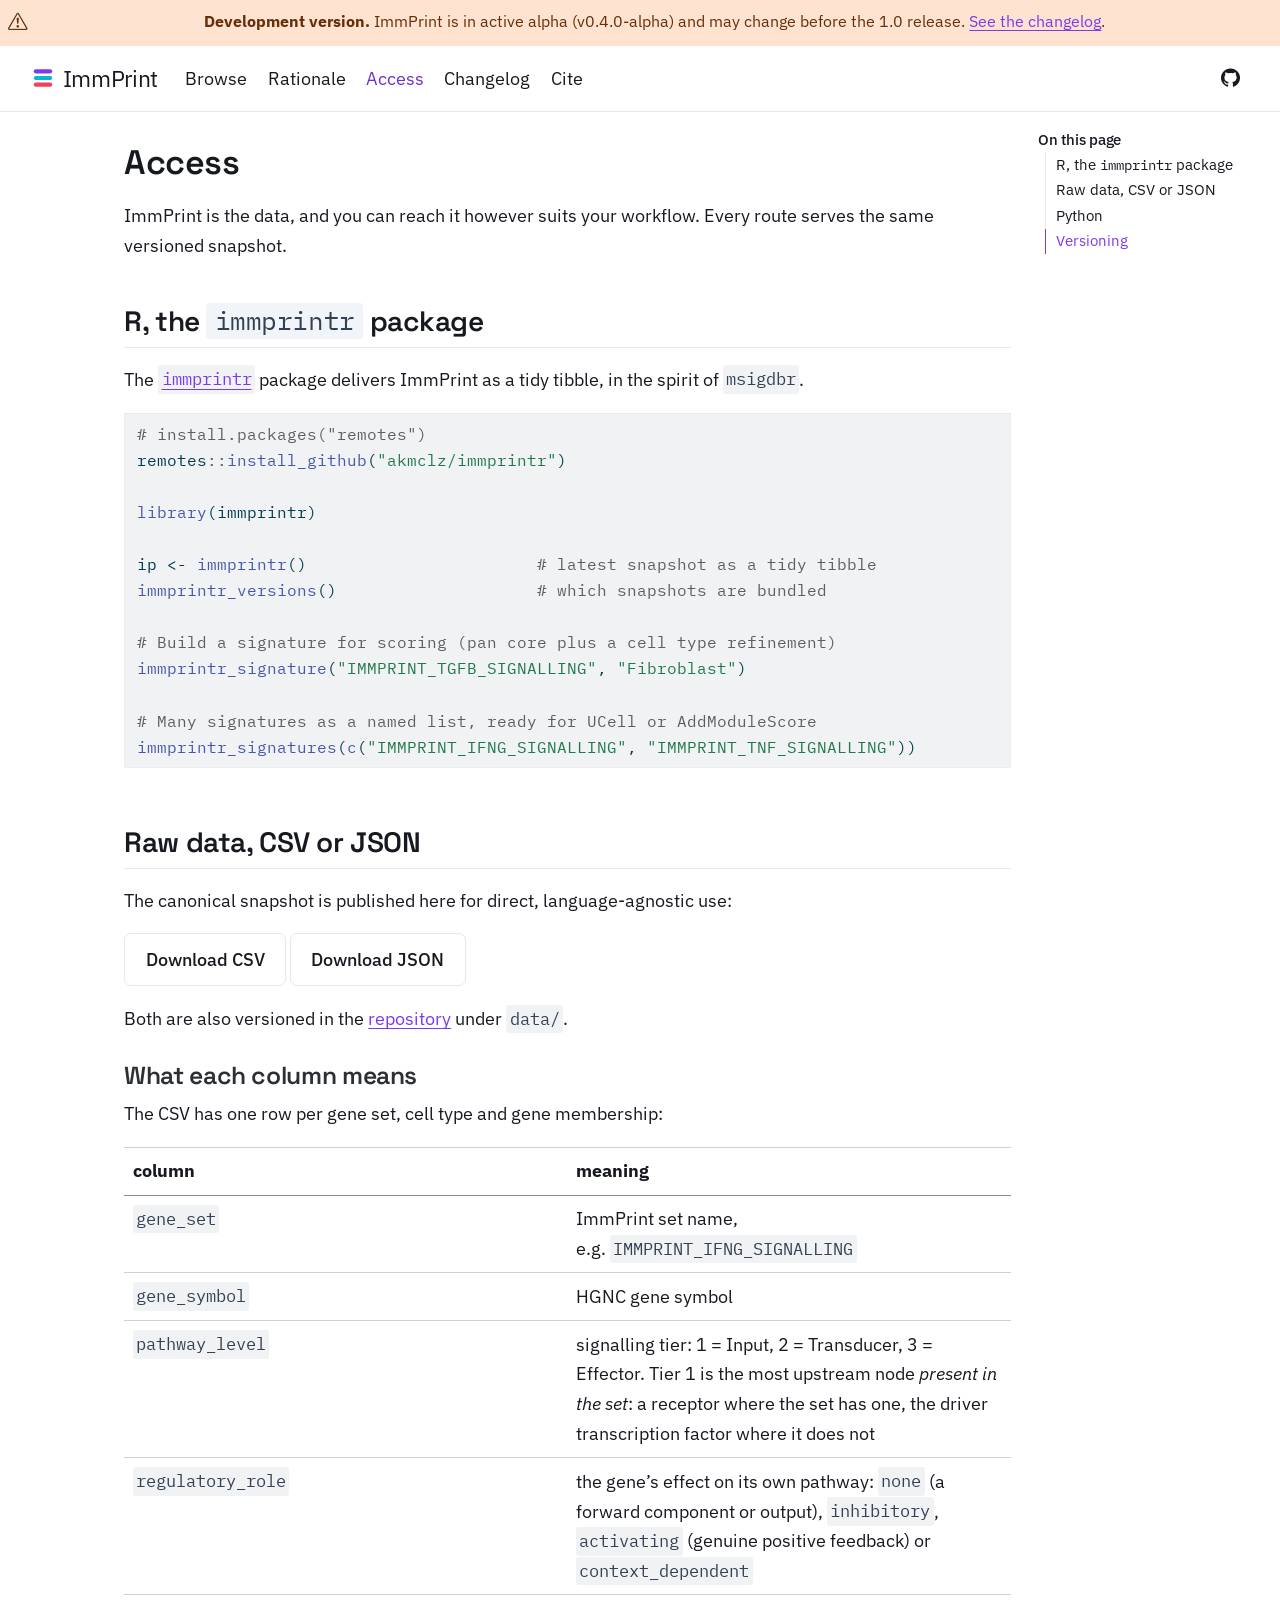
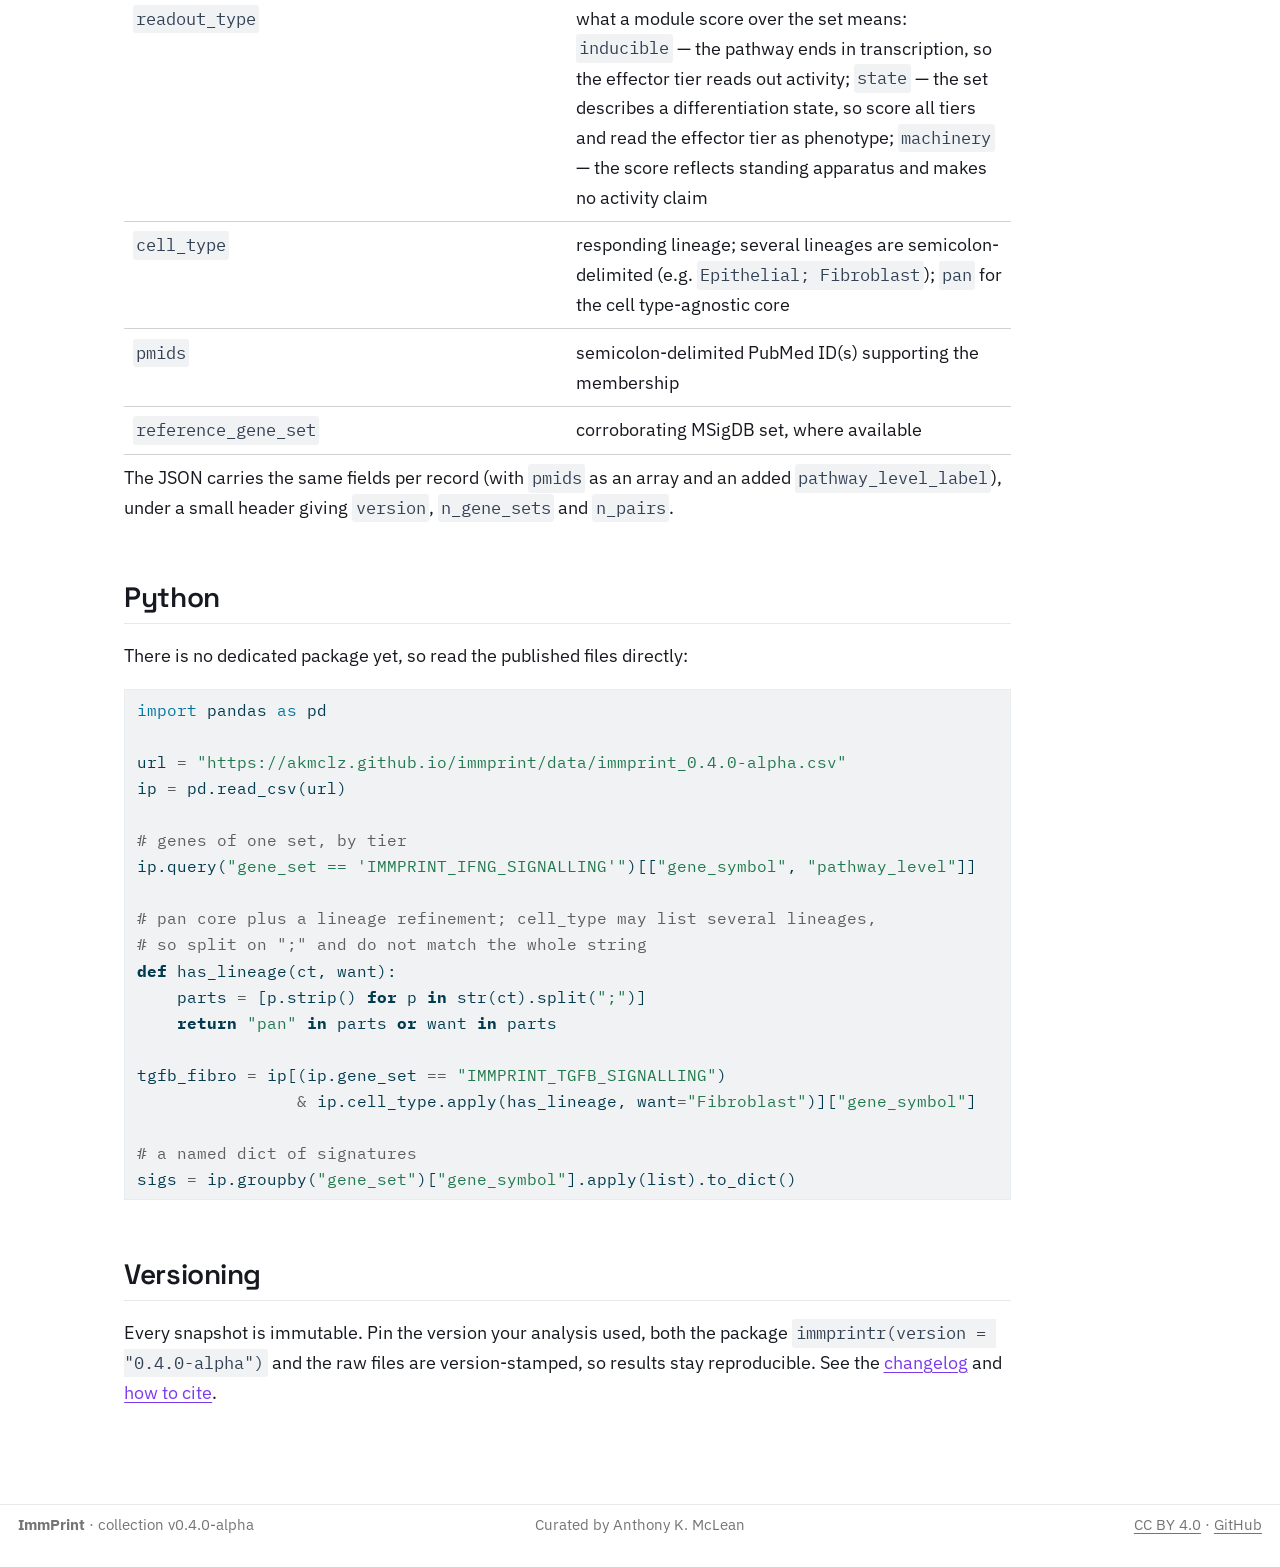
==== commit 5af116e7: "Built site for gh-pages" ====
--- a/access.html
+++ b/access.html
@@ -75,7 +75,7 @@
 <link href="site_libs/quarto-html/quarto-syntax-highlighting-5ece0e4a5ffbf02e28d4d657a8c77456.css" rel="stylesheet" id="quarto-text-highlighting-styles">
 <script src="site_libs/bootstrap/bootstrap.min.js"></script>
 <link href="site_libs/bootstrap/bootstrap-icons.css" rel="stylesheet">
-<link href="site_libs/bootstrap/bootstrap-fba406f166bc86d4fa44a74b1a697286.min.css" rel="stylesheet" append-hash="true" id="quarto-bootstrap" data-mode="light">
+<link href="site_libs/bootstrap/bootstrap-4c646eefbc2ca1eee2c8d8534daac5e0.min.css" rel="stylesheet" append-hash="true" id="quarto-bootstrap" data-mode="light">
 <script id="quarto-search-options" type="application/json">{
   "language": {
     "search-no-results-text": "No results",
@@ -100,8 +100,8 @@
 
 <div id="quarto-search-results"></div>
   <header id="quarto-header" class="headroom fixed-top">
-    <div id="quarto-announcement" data-announcement-id="a3d54cd1435547b9a1265c781d0f8e81" class="alert alert-warning hidden"><i class="bi bi-exclamation-triangle quarto-announcement-icon"></i><div class="quarto-announcement-content">
-<p><strong>Development version.</strong> ImmPrint is in active alpha (v0.3.0-alpha) and may change before the 1.0 release. <a href="changelog.html">See the changelog</a>.</p>
+    <div id="quarto-announcement" data-announcement-id="f09694f71da1bb327b2a91fa4b900bd0" class="alert alert-warning hidden"><i class="bi bi-exclamation-triangle quarto-announcement-icon"></i><div class="quarto-announcement-content">
+<p><strong>Development version.</strong> ImmPrint is in active alpha (v0.4.0-alpha) and may change before the 1.0 release. <a href="changelog.html">See the changelog</a>.</p>
 </div></div>
     <nav class="navbar navbar-expand-lg " data-bs-theme="dark">
       <div class="navbar-container container-fluid">
@@ -215,7 +215,7 @@
 <section id="raw-data-csv-or-json" class="level2">
 <h2 class="anchored" data-anchor-id="raw-data-csv-or-json">Raw data, CSV or JSON</h2>
 <p>The canonical snapshot is published here for direct, language-agnostic use:</p>
-<p><a href="data/immprint_0.3.0-alpha.csv" class="btn-ghost" download="immprint_0.3.0-alpha.csv">Download CSV</a> <a href="data/immprint_0.3.0-alpha.json" class="btn-ghost" download="immprint_0.3.0-alpha.json">Download JSON</a></p>
+<p><a href="data/immprint_0.4.0-alpha.csv" class="btn-ghost" download="immprint_0.4.0-alpha.csv">Download CSV</a> <a href="data/immprint_0.4.0-alpha.json" class="btn-ghost" download="immprint_0.4.0-alpha.json">Download JSON</a></p>
 <p>Both are also versioned in the <a href="https://github.com/akmclz/immprint">repository</a> under <code>data/</code>.</p>
 <section id="what-each-column-means" class="level3">
 <h3 class="anchored" data-anchor-id="what-each-column-means">What each column means</h3>
@@ -274,7 +274,7 @@
 <p>There is no dedicated package yet, so read the published files directly:</p>
 <div class="sourceCode" id="cb2"><pre class="sourceCode python"><code class="sourceCode python"><span id="cb2-1"><a href="#cb2-1" aria-hidden="true" tabindex="-1"></a><span class="im">import</span> pandas <span class="im">as</span> pd</span>
 <span id="cb2-2"><a href="#cb2-2" aria-hidden="true" tabindex="-1"></a></span>
-<span id="cb2-3"><a href="#cb2-3" aria-hidden="true" tabindex="-1"></a>url <span class="op">=</span> <span class="st">"https://akmclz.github.io/immprint/data/immprint_0.3.0-alpha.csv"</span></span>
+<span id="cb2-3"><a href="#cb2-3" aria-hidden="true" tabindex="-1"></a>url <span class="op">=</span> <span class="st">"https://akmclz.github.io/immprint/data/immprint_0.4.0-alpha.csv"</span></span>
 <span id="cb2-4"><a href="#cb2-4" aria-hidden="true" tabindex="-1"></a>ip <span class="op">=</span> pd.read_csv(url)</span>
 <span id="cb2-5"><a href="#cb2-5" aria-hidden="true" tabindex="-1"></a></span>
 <span id="cb2-6"><a href="#cb2-6" aria-hidden="true" tabindex="-1"></a><span class="co"># genes of one set, by tier</span></span>
@@ -294,7 +294,7 @@
 </section>
 <section id="versioning" class="level2">
 <h2 class="anchored" data-anchor-id="versioning">Versioning</h2>
-<p>Every snapshot is immutable. Pin the version your analysis used, both the package <code>immprintr(version = "0.3.0-alpha")</code> and the raw files are version-stamped, so results stay reproducible. See the <a href="./changelog.html">changelog</a> and <a href="./cite.html">how to cite</a>.</p>
+<p>Every snapshot is immutable. Pin the version your analysis used, both the package <code>immprintr(version = "0.4.0-alpha")</code> and the raw files are version-stamped, so results stay reproducible. See the <a href="./changelog.html">changelog</a> and <a href="./cite.html">how to cite</a>.</p>
 
 
 </section>
@@ -647,7 +647,7 @@
 <footer class="footer">
   <div class="nav-footer">
     <div class="nav-footer-left">
-<p><strong>ImmPrint</strong> · collection v0.3.0-alpha</p>
+<p><strong>ImmPrint</strong> · collection v0.4.0-alpha</p>
 </div>   
     <div class="nav-footer-center">
 <p>Curated by Anthony K. McLean</p>
